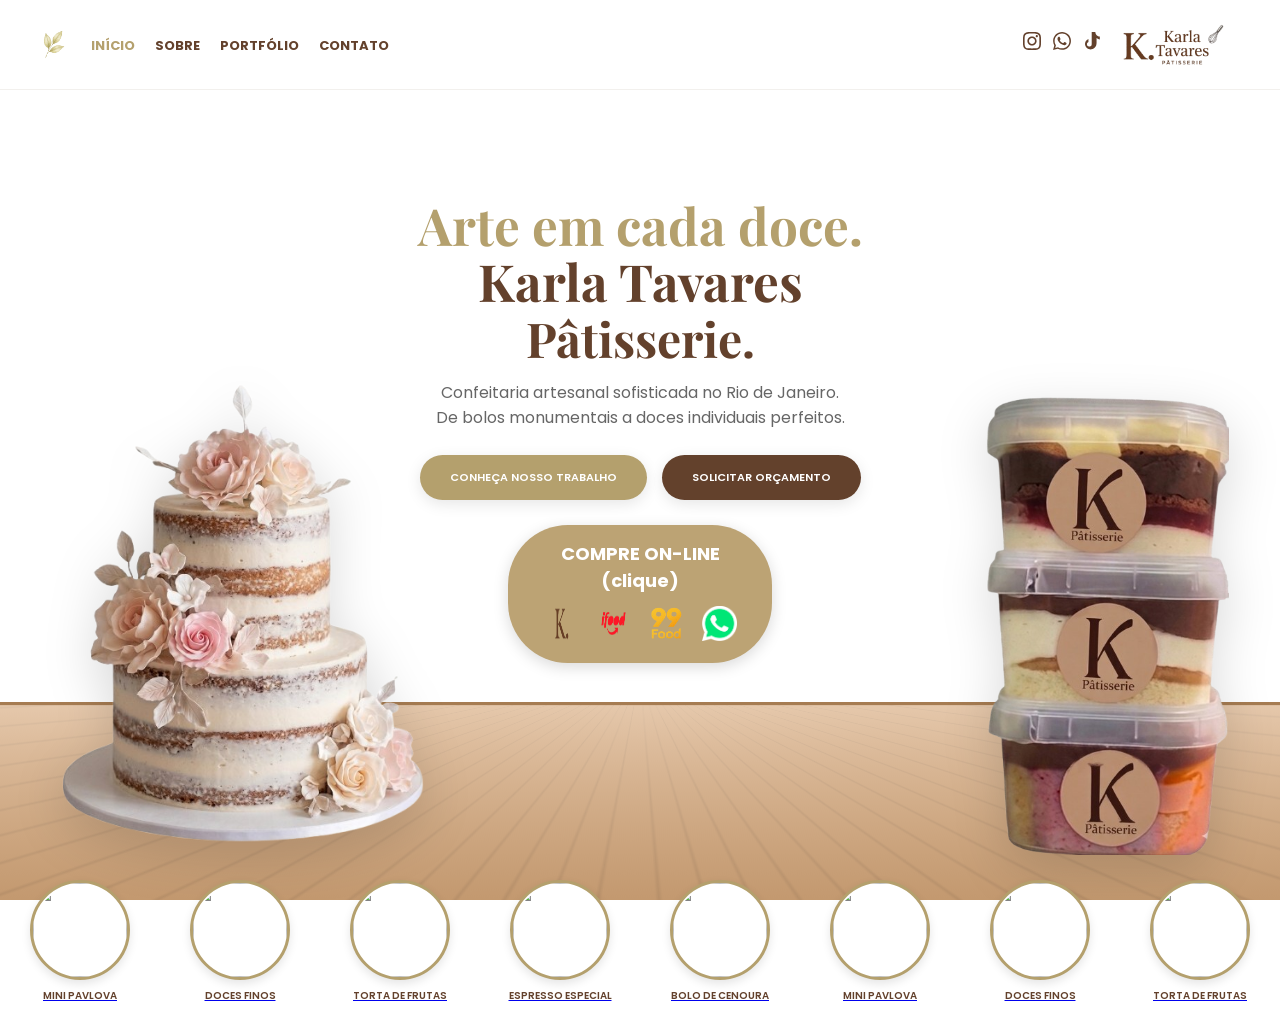
==== index.html @ d7adcb3e "Update index.html" ====
<!DOCTYPE html>
<html lang="pt-br">
<head>
    <meta charset="UTF-8">
    <meta name="viewport" content="width=device-width, initial-scale=1.0">

    <meta property="og:image" content="imagens/assinatura logo.png">
    <meta property="og:image:width" content="1200">
    <meta property="og:image:height" content="630">
    <meta property="og:title" content="Karla Tavares - Pâtisserie">
    <meta property="og:description" content="Comemore, delicie!">
    <meta property="og:type" content="website">

    <title>Karla Tavares Pâtisserie</title>
    <link href="https://fonts.googleapis.com/css2?family=Playfair+Display:wght@700&family=Poppins:wght@300;400;600;700&display=swap" rel="stylesheet">
    <link rel="stylesheet" href="css/index.css">
</head>
<body>

    <header>
        <div class="header-container">
            <div class="header-left">
                <img src="imagens/Folha logo.png" alt="Folha" class="folha-img">
                <button class="menu-toggle" id="mobile-menu">
                    <span></span><span></span><span></span>
                </button>
                <nav class="nav-menu" id="nav-list">
                    <ul>
                        <li><a href="index.html" class="active">Início</a></li>
                        <li><a href="sobre.html">Sobre</a></li>
                        <li><a href="portfolio.html">Portfólio</a></li>
                        <li><a href="contato.html">Contato</a></li>
                    </ul>
                </nav>
            </div>
            
            <div class="header-right">
                <div class="social-wrapper">
                    <div class="social-links">
                        <a href="https://www.instagram.com/kpatisseriee/" target="_blank"><svg viewBox="0 0 24 24"><path d="M12 2.163c3.204 0 3.584.012 4.85.07 3.252.148 4.771 1.691 4.919 4.919.058 1.265.069 1.645.069 4.849 0 3.205-.012 3.584-.069 4.849-.149 3.225-1.664 4.771-4.919 4.919-1.266.058-1.644.07-4.85.07-3.204 0-3.584-.012-4.849-.07-3.26-.149-4.771-1.699-4.919-4.92-.058-1.265-.07-1.644-.07-4.849 0-3.204.013-3.583.07-4.849.149-3.227 1.664-4.771 4.919-4.919 1.266-.057 1.645-.069 4.849-.069zm0-2.163c-3.259 0-3.667.014-4.947.072-4.358.2-6.78 2.618-6.98 6.98-.059 1.281-.073 1.689-.073 4.948 0 3.259.014 3.668.072 4.948.2 4.358 2.618 6.78 6.98 6.98 1.281.058 1.689.072 4.948.072 3.259 0 3.668-.014 4.948-.072 4.354-.2 6.782-2.618 6.979-6.98.059-1.28.073-1.689.073-4.948 0-3.259-.014-3.667-.072-4.947-.196-4.354-2.617-6.78-6.979-6.98-1.281-.059-1.69-.073-4.949-.073zm0 5.838c-3.403 0-6.162 2.759-6.162 6.162s2.759 6.163 6.162 6.163 6.162-2.759 6.162-6.163c0-3.403-2.759-6.162-6.162-6.162zm0 10.162c-2.209 0-4-1.79-4-4 0-2.209 1.791-4 4-4s4 1.791 4 4c0 2.21-1.791 4-4 4zm6.406-11.845c-.796 0-1.441.645-1.441 1.44s.645 1.44 1.441 1.44c.795 0 1.439-.645 1.439-1.44s-.644-1.44-1.439-1.44z"/></svg></a>
                        <a href="https://api.whatsapp.com/send?phone=5521995805279" target="_blank"><svg viewBox="0 0 24 24"><path d="M.057 24l1.687-6.163c-1.041-1.804-1.588-3.849-1.587-5.946.003-6.556 5.338-11.891 11.893-11.891 3.181.001 6.167 1.24 8.413 3.488 2.245 2.248 3.481 5.236 3.48 8.414-.003 6.557-5.338 11.892-11.893 11.892-1.99-.001-3.951-.5-5.688-1.448l-6.305 1.654zm6.597-3.807c1.676.995 3.276 1.591 5.392 1.592 5.448 0 9.886-4.434 9.889-9.885.002-5.462-4.415-9.89-9.881-9.892-5.452 0-9.887 4.434-9.889 9.884-.001 2.225.651 3.891 1.746 5.634l-.999 3.648 3.742-.981zm11.387-5.464c-.074-.124-.272-.198-.57-.347-.297-.149-1.758-.868-2.031-.967-.272-.099-.47-.149-.669.149-.198.297-.768.967-.941 1.165-.173.198-.347.223-.644.074-.297-.149-1.255-.462-2.39-1.475-.883-.788-1.48-1.761-1.653-2.059-.173-.297-.018-.458.13-.606.134-.133.297-.347.446-.521.151-.172.2-.296.3-.495.099-.198.05-.372-.025-.521-.075-.148-.669-1.611-.916-2.206-.242-.579-.487-.501-.669-.51l-.57-.01c-.198 0-.52.074-.792.372s-1.04 1.016-1.04 2.479 1.065 2.876 1.213 3.074c.149.198 2.095 3.2 5.076 4.487.709.306 1.263.489 1.694.626.712.226 1.36.194 1.872.118.571-.085 1.758-.719 2.006-1.413.248-.695.248-1.29.173-1.414z"/></svg></a>
                        <a href="https://tiktok.com/@k.patisserie" target="_blank"><svg viewBox="0 0 24 24"><path d="M12.525.02c1.31-.02 2.61-.01 3.91-.02.08 1.53.63 3.09 1.75 4.17 1.12 1.11 2.7 1.62 4.24 1.79v4.03c-1.44-.11-2.85-.68-3.93-1.65-.14-.1-.28-.2-.41-.31V14.5c0 2.44-.81 4.88-2.63 6.5s-4.4 2.45-6.73 2.1c-3-.44-5.58-3.04-6-6.04-.49-3.32 1.4-6.68 4.54-7.85V13.3c-1.34.61-2.22 2.08-1.95 3.55.23 1.25 1.32 2.27 2.58 2.44 1.28.18 2.65-.35 3.33-1.44.27-.44.38-.95.38-1.46V0z"/></svg></a>
                    </div>
                    <img src="imagens/assinatura logo.png" alt="Logo" class="assinatura-img">
                </div>
            </div>
        </div>
    </header>

    <section class="hero">
        <img src="imagens/bolo capa.png" class="product left-cake" alt="Bolo">
        <div class="hero-content">
            <h1>
                <span class="titulo-dourado">Arte em cada doce.</span><br>
                <div class="nome-marca">
                    <span class="titulo-marrom">Karla Tavares</span><br>
                    <span class="titulo-marrom sub-patisserie">Pâtisserie.</span>
                </div>
            </h1>
            <p class="hero-desc">Confeitaria artesanal sofisticada no Rio de Janeiro.<br>De bolos monumentais a doces individuais perfeitos.</p>
            <div class="cta-group">
                <a href="portfolio.html" class="btn-cta cta-gold">CONHEÇA NOSSO TRABALHO</a>
                <a href="contato.html" target="_blank" class="btn-cta cta-brown">SOLICITAR ORÇAMENTO</a>
            </div>

            <div class="cta-group">
                <div class="btn-container-gold">
                    <a href="https://link99foodoia.99app.com/dlp9/5DfZdV" target="_blank" class="text-link">
                        COMPRE ON-LINE <br>(clique)
                    </a>
                    <div class="cta-icons-inside">
                        <a href="https://link99foodoia.99app.com/dlp9/5DfZdV" target="_blank"><img src="imagens/app_web_logo_K.png" alt="Logo" class="pulse-icon"></a>
                        <a href="https://www.ifood.com.br/delivery/rio-de-janeiro-rj/karla-tavares-patisserie-santo-cristo/d6277393-b168-4108-9d42-055485d9e7b4" target="_blank"><img src="imagens/ifood.png" alt="iFood" class="pulse-icon"></a>
                        <a href="#" target="_blank"><img src="imagens/99food.png" alt="99Food" class="pulse-icon"></a>
                        <a href="https://wa.me/5521995805279" target="_blank"><img src="imagens/whatsapp.png" alt="WhatsApp" class="pulse-icon"></a>
                    </div>
                </div>
            </div>
        </div>

        <img src="imagens/potes.png" class="product right-jars" alt="Potes">
        <div class="wood-table"></div>
    </section>

    <section class="product-carousel">
        <div class="carousel-track">
            <a href="portfolio.html" class="carousel-item">
                <div class="circle-img"><img src="imagens/produto1.png"></div><span>Mini Pavlova</span>
            </a>
            <a href="portfolio.html" class="carousel-item">
                <div class="circle-img"><img src="imagens/produto2.png"></div><span>Doces Finos</span>
            </a>
            <a href="portfolio.html" class="carousel-item">
                <div class="circle-img"><img src="imagens/produto3.png"></div><span>Torta de Frutas</span>
            </a>
            <a href="portfolio.html" class="carousel-item">
                <div class="circle-img"><img src="imagens/produto4.png"></div><span>Espresso Especial</span>
            </a>
            <a href="portfolio.html" class="carousel-item">
                <div class="circle-img"><img src="imagens/produto5.png"></div><span>Bolo de Cenoura</span>
            </a>
            <a href="portfolio.html" class="carousel-item">
                <div class="circle-img"><img src="imagens/produto1.png"></div><span>Mini Pavlova</span>
            </a>
            <a href="portfolio.html" class="carousel-item">
                <div class="circle-img"><img src="imagens/produto2.png"></div><span>Doces Finos</span>
            </a>
            <a href="portfolio.html" class="carousel-item">
                <div class="circle-img"><img src="imagens/produto3.png"></div><span>Torta de Frutas</span>
            </a>
            <a href="portfolio.html" class="carousel-item">
                <div class="circle-img"><img src="imagens/produto4.png"></div><span>Espresso Especial</span>
            </a>
            <a href="portfolio.html" class="carousel-item">
                <div class="circle-img"><img src="imagens/produto5.png"></div><span>Bolo de Cenoura</span>
            </a>
        </div>
    </section>

    <script src="js/clickfora_menu_sanduiche.js"></script>
</body>
</html>
---- css/index.css ----
/* =========================================
   1. CONFIGURAÇÕES BASE
   ========================================= */
:root {
    --marrom-logo: #63412c;
    --dourado-folha: #b4a06d;
    --branco: #ffffff;
    --madeira-mel: #d4a373;
}

* { margin: 0; padding: 0; box-sizing: border-box; }

html, body { 
    width: 100%;
    max-width: 100vw;
    overflow-x: hidden; 
    background-color: var(--branco); 
    font-family: 'Poppins', sans-serif; 
    color: #666;
}

/* =========================================
   2. HEADER
   ========================================= */
header {
    background: var(--branco);
    width: 100%; height: 90px;
    border-bottom: 1px solid #f2f0ed;
    display: flex; align-items: center;
    position: sticky; top: 0; z-index: 1000;
}

.header-container {
    width: 94%; margin: 0 auto;
    display: flex; justify-content: space-between; align-items: center;
}

.header-left { display: flex; align-items: center; gap: 20px; }
.folha-img { height: 35px !important; width: auto; }

.nav-menu ul { display: flex; list-style: none; gap: 20px; }
.nav-menu ul li a {
    text-decoration: none; font-size: 13px; text-transform: uppercase;
    color: var(--marrom-logo); font-weight: 700;
}
.nav-menu ul li a.active { color: var(--dourado-folha); }

.social-wrapper { display: flex; align-items: center; gap: 15px; }
.social-links { display: flex; gap: 12px; }
.social-links svg { fill: var(--marrom-logo); width: 18px; height: 18px; }
.assinatura-img { height: 50px !important; width: auto; }

/* =========================================
   3. HERO SECTION
   ========================================= */
.hero {
    min-height: calc(100vh - 90px);
    display: flex; flex-direction: column;
    align-items: center; justify-content: center;
    position: relative; perspective: 1500px;
    overflow: hidden;
}

.hero-content {
    position: relative; z-index: 50; text-align: center;
    width: 90%; max-width: 600px;
    margin-top: -130px; 
}

.hero-content h1 { font-family: 'Playfair Display', serif; font-size: 3.2rem; line-height: 1.1; margin-bottom: 15px; color: var(--marrom-logo); }
.titulo-dourado { color: var(--dourado-folha); }
.titulo-marrom { color: var(--marrom-logo); font-weight: 700; }
.nome-marca { display: inline-block; text-align: center; }
.sub-patisserie { font-size: 3rem; }

.cta-group { display: flex; gap: 15px; justify-content: center; margin-top: 25px; }
.btn-cta {
    padding: 14px 30px; text-decoration: none; border-radius: 50px;
    font-weight: 600; text-transform: uppercase; font-size: 11px; color: white;
    box-shadow: 0 4px 15px rgba(0,0,0,0.1);
}
.cta-gold { background: var(--dourado-folha); }
.cta-brown { background: var(--marrom-logo); }

/* BOTÃO COMPRE ONLINE */
.btn-container-gold {
    display: inline-flex;
    flex-direction: column;
    align-items: center;
    background-color: #bca374; 
    padding: 15px 35px;
    border-radius: 60px;
    box-shadow: 0px 4px 15px rgba(0,0,0,0.15);
}

.text-link {
    color: white !important;
    text-decoration: none !important;
    font-weight: bold;
    font-size: 18px;
    margin-bottom: 12px;
}

.cta-icons-inside { display: flex; gap: 18px; }
.pulse-icon {
    width: 35px; height: 35px;
    animation: pulsar 2s ease-in-out infinite;
}

@keyframes pulsar {
    0%, 100% { transform: scale(1); }
    50% { transform: scale(1.15); }
}

/* =========================================
   4. PRODUTOS E MESA
   ========================================= */
.product { 
    position: absolute; z-index: 60; 
    filter: drop-shadow(0 15px 25px rgba(0,0,0,0.15)); 
    height: 480px; bottom: 45px; 
}
.left-cake { left: 4%; }
.right-jars { right: 4%; }

.wood-table {
    position: absolute; 
    bottom: -150px; 
    width: 200%; height: 500px;
    left: -50%;
    background: linear-gradient(to bottom, rgba(255,255,255,0.4) 0%, rgba(0,0,0,0.1) 100%),
                repeating-conic-gradient(from 180deg at 50% -100px, transparent 0%, transparent 1%, rgba(74, 55, 40, 0.1) 1.1%, transparent 1.2%),
                var(--madeira-mel);
    transform: rotateX(75deg); z-index: 10; border-top: 10px solid #a67c52;
}

/* =========================================
   5. CARROSSEL DE PRODUTOS
   ========================================= */
.product-carousel {
    width: 100%;
    overflow: hidden;
    position: relative;
    z-index: 5; 
    padding: 20px 0;
    margin-top: -40px; 
}

.carousel-track {
    display: flex;
    width: fit-content;
    animation: scroll 30s linear infinite;
}

.carousel-item {
    display: flex;
    flex-direction: column;
    align-items: center;
    flex-shrink: 0;
    width: 12.5vw; 
    padding: 0 10px;
}

.circle-img {
    width: 100px;
    height: 100px;
    border-radius: 50%;
    overflow: hidden;
    border: 3px solid var(--dourado-folha);
    box-shadow: 0 4px 10px rgba(0,0,0,0.1);
    background: white;
}

.circle-img img { width: 100%; height: 100%; object-fit: cover; }

.carousel-item span {
    font-size: 10px;
    font-weight: 600;
    color: var(--marrom-logo);
    text-transform: uppercase;
    text-align: center;
    margin-top: 8px;
}

@keyframes scroll {
    0% { transform: translateX(0); }
    100% { transform: translateX(-50%); }
}

.product-carousel:hover .carousel-track { animation-play-state: paused; }

/* =========================================
   6. RESPONSIVIDADE
   ========================================= */
.menu-toggle { 
    display: none; flex-direction: column; gap: 4px; 
    background: none; border: none; cursor: pointer;
}
.menu-toggle span { width: 22px; height: 3px; background: var(--marrom-logo); }

/* TABLETS E IPADS - EXIBIR 6 ITENS */
@media (min-width: 768px) and (max-width: 1024px) {
    .hero { padding-bottom: 400px; }
    .product { height: 350px !important; bottom: 100px !important; }
    .wood-table { bottom: -80px !important; }

    .carousel-item {
        width: 16.66vw; 
    }
    .circle-img { width: 80px; height: 80px; }
}

/* CELULARES - CORREÇÃO DE CENTRALIZAÇÃO DO MENU */
@media (max-width: 767px) {
    .menu-toggle { display: flex; }
    
    .nav-menu {
        display: none; 
        position: absolute; 
        top: 90px; 
        left: 0; 
        width: 100%; 
        background: white; 
        padding: 30px; 
        z-index: 2000;
        text-align: center; /* CENTRALIZA O TEXTO */
        border-bottom: 1px solid #f2f0ed;
    }
    
    .nav-menu.active { display: block; }
    
    .nav-menu ul { 
        flex-direction: column; 
        align-items: center; /* CENTRALIZA A LISTA */
        justify-content: center;
        gap: 20px; 
        padding: 0;
    }

    .hero { height: auto; min-height: 100vh; padding-top: 20px; padding-bottom: 300px; }
    .hero-content { margin-top: 0; }
    .hero-content h1 { font-size: 2rem; }
    .sub-patisserie { font-size: 1.8rem; }
    .cta-group { flex-direction: column; align-items: center; }

    .product { height: 200px; bottom: 100px; }
    .wood-table { height: 380px; bottom: -100px; }

    .product-carousel { margin-top: 0; }
    .carousel-item {
        width: 33.33vw; 
    }
    .circle-img { width: 70px; height: 70px; }
}
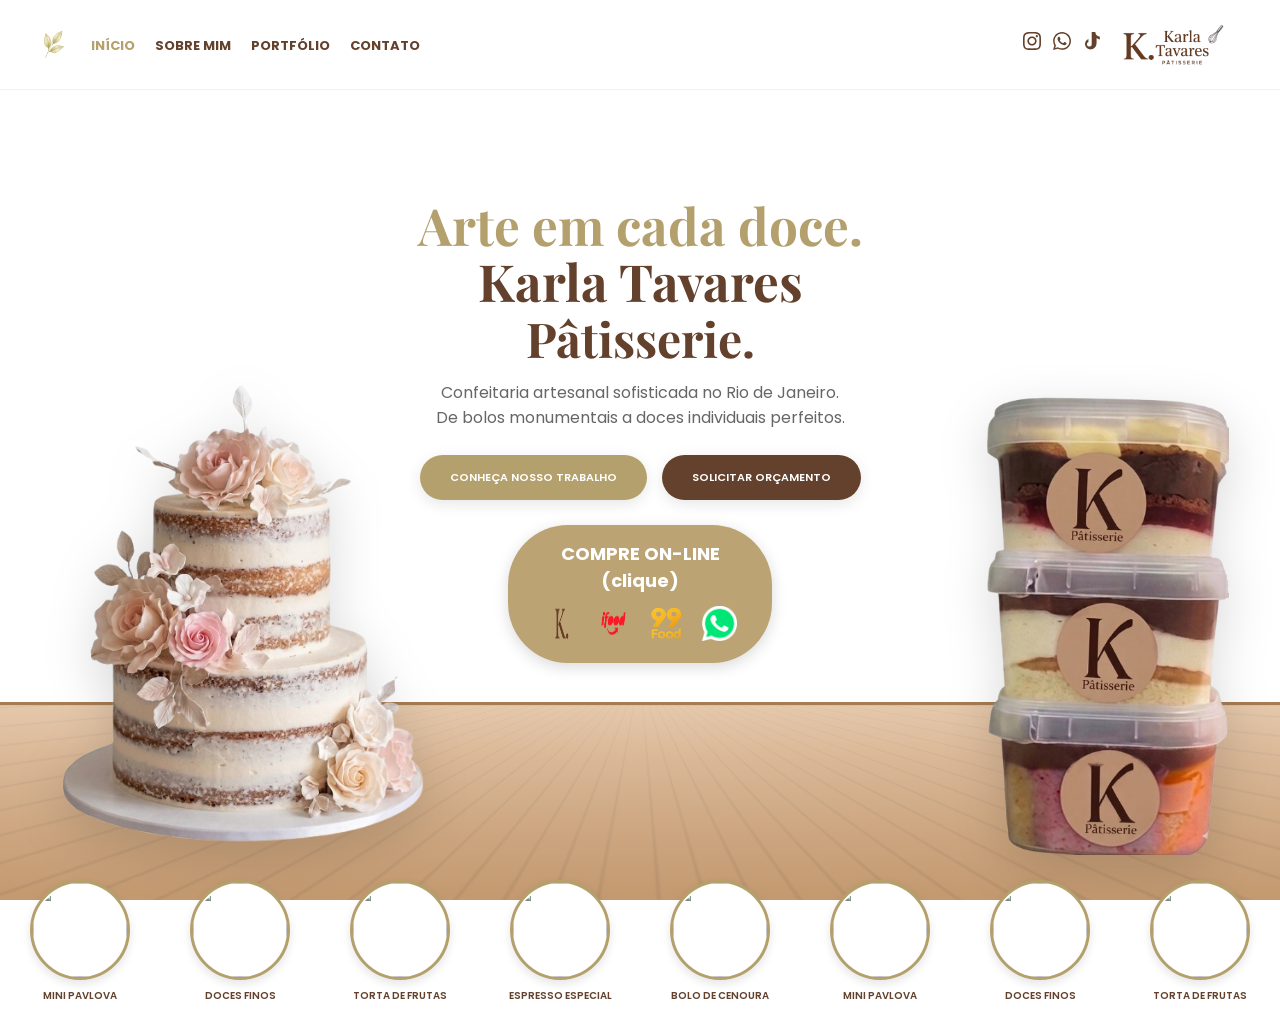
==== commit 9549103b: "Update index.html" ====
--- a/index.html
+++ b/index.html
@@ -27,7 +27,7 @@
                 <nav class="nav-menu" id="nav-list">
                     <ul>
                         <li><a href="index.html" class="active">Início</a></li>
-                        <li><a href="sobre.html">Sobre</a></li>
+                        <li><a href="sobre.html">Sobre mim</a></li>
                         <li><a href="portfolio.html">Portfólio</a></li>
                         <li><a href="contato.html">Contato</a></li>
                     </ul>
--- a/css/index.css
+++ b/css/index.css
@@ -51,7 +51,7 @@
 .assinatura-img { height: 50px !important; width: auto; }
 
 /* =========================================
-   3. HERO SECTION
+   3. HERO SECTION (CORREÇÃO DE SOBREPOSIÇÃO)
    ========================================= */
 .hero {
     min-height: calc(100vh - 90px);
@@ -64,7 +64,7 @@
 .hero-content {
     position: relative; z-index: 50; text-align: center;
     width: 90%; max-width: 600px;
-    margin-top: -130px; 
+    margin-top: -130px; /* Ajuste Desktop */
 }
 
 .hero-content h1 { font-family: 'Playfair Display', serif; font-size: 3.2rem; line-height: 1.1; margin-bottom: 15px; color: var(--marrom-logo); }
@@ -159,6 +159,7 @@
     flex-shrink: 0;
     width: 12.5vw; 
     padding: 0 10px;
+    text-decoration: none; /* Corrigido: remove underline do link */
 }
 
 .circle-img {
@@ -190,7 +191,7 @@
 .product-carousel:hover .carousel-track { animation-play-state: paused; }
 
 /* =========================================
-   6. RESPONSIVIDADE
+   6. RESPONSIVIDADE (TRAVAS E CORREÇÕES)
    ========================================= */
 .menu-toggle { 
     display: none; flex-direction: column; gap: 4px; 
@@ -198,46 +199,41 @@
 }
 .menu-toggle span { width: 22px; height: 3px; background: var(--marrom-logo); }
 
-/* TABLETS E IPADS - EXIBIR 6 ITENS */
+/* TABLETS E IPADS - 6 ITENS */
 @media (min-width: 768px) and (max-width: 1024px) {
-    .hero { padding-bottom: 400px; }
+    .hero { 
+        padding-top: 50px; /* Garante visibilidade do título */
+        padding-bottom: 400px; 
+    }
+    .hero-content { margin-top: 0; } /* Remove margin negativa em tablets */
+    
     .product { height: 350px !important; bottom: 100px !important; }
     .wood-table { bottom: -80px !important; }
 
-    .carousel-item {
-        width: 16.66vw; 
-    }
+    .carousel-item { width: 16.66vw; }
     .circle-img { width: 80px; height: 80px; }
 }
 
-/* CELULARES - CORREÇÃO DE CENTRALIZAÇÃO DO MENU */
+/* CELULARES - 3 ITENS E CENTRALIZAÇÃO */
 @media (max-width: 767px) {
     .menu-toggle { display: flex; }
     
     .nav-menu {
-        display: none; 
-        position: absolute; 
-        top: 90px; 
-        left: 0; 
-        width: 100%; 
-        background: white; 
-        padding: 30px; 
-        z-index: 2000;
-        text-align: center; /* CENTRALIZA O TEXTO */
+        display: none; position: absolute; top: 90px; left: 0; 
+        width: 100%; background: white; padding: 30px; 
+        z-index: 2000; text-align: center;
         border-bottom: 1px solid #f2f0ed;
     }
     
     .nav-menu.active { display: block; }
-    
-    .nav-menu ul { 
-        flex-direction: column; 
-        align-items: center; /* CENTRALIZA A LISTA */
-        justify-content: center;
-        gap: 20px; 
-        padding: 0;
+    .nav-menu ul { flex-direction: column; align-items: center; justify-content: center; gap: 20px; padding: 0; }
+
+    .hero { 
+        height: auto; 
+        min-height: 100vh; 
+        padding-top: 40px; /* Garante visibilidade do título no celular */
+        padding-bottom: 300px; 
     }
-
-    .hero { height: auto; min-height: 100vh; padding-top: 20px; padding-bottom: 300px; }
     .hero-content { margin-top: 0; }
     .hero-content h1 { font-size: 2rem; }
     .sub-patisserie { font-size: 1.8rem; }
@@ -247,8 +243,6 @@
     .wood-table { height: 380px; bottom: -100px; }
 
     .product-carousel { margin-top: 0; }
-    .carousel-item {
-        width: 33.33vw; 
-    }
+    .carousel-item { width: 33.33vw; }
     .circle-img { width: 70px; height: 70px; }
 }
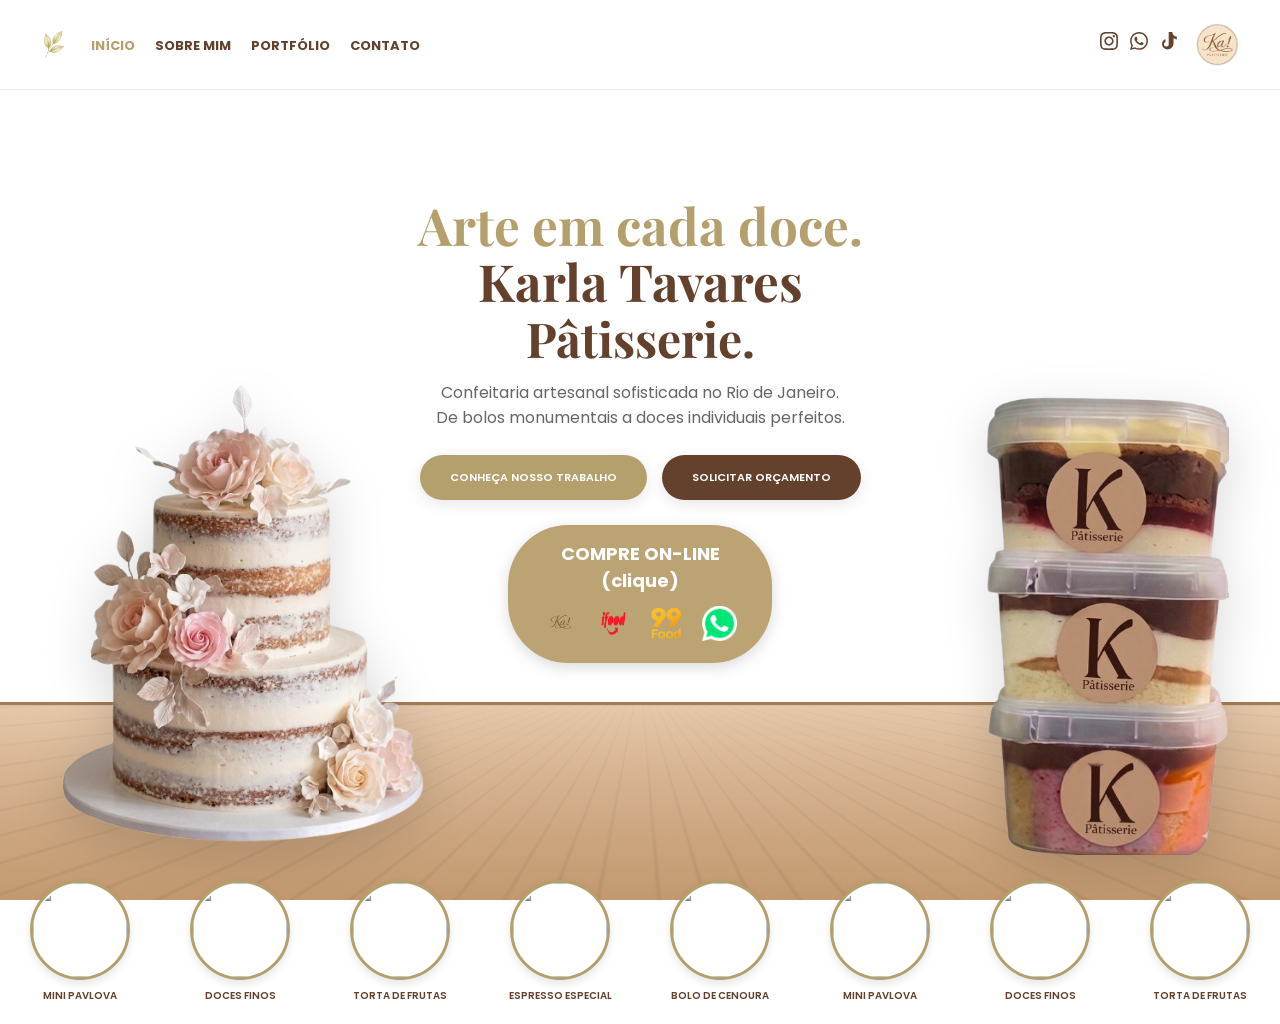
==== commit 08831384: "Update index.html" ====
--- a/index.html
+++ b/index.html
@@ -46,7 +46,6 @@
             </div>
         </div>
     </header>
-
     <section class="hero">
         <img src="imagens/bolo capa.png" class="product left-cake" alt="Bolo">
         <div class="hero-content">
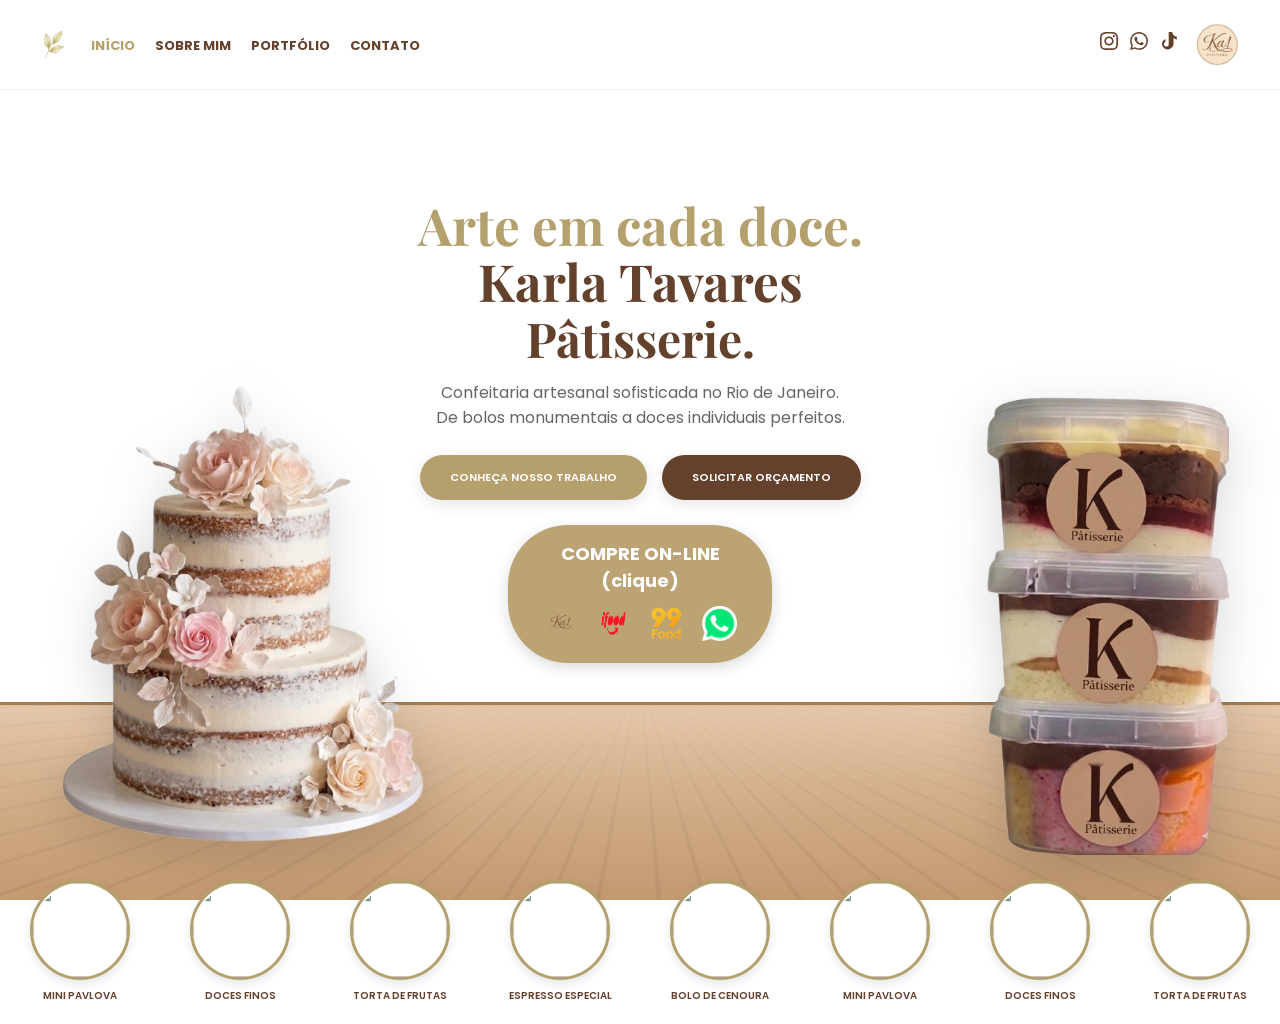
==== commit 85908ea4: "Update index.html" ====
--- a/index.html
+++ b/index.html
@@ -27,7 +27,7 @@
                 <nav class="nav-menu" id="nav-list">
                     <ul>
                         <li><a href="index.html" class="active">Início</a></li>
-                        <li><a href="sobre.html">Sobre mim</a></li>
+                        <li><a href="sobre mim.html">Sobre mim</a></li>
                         <li><a href="portfolio.html">Portfólio</a></li>
                         <li><a href="contato.html">Contato</a></li>
                     </ul>
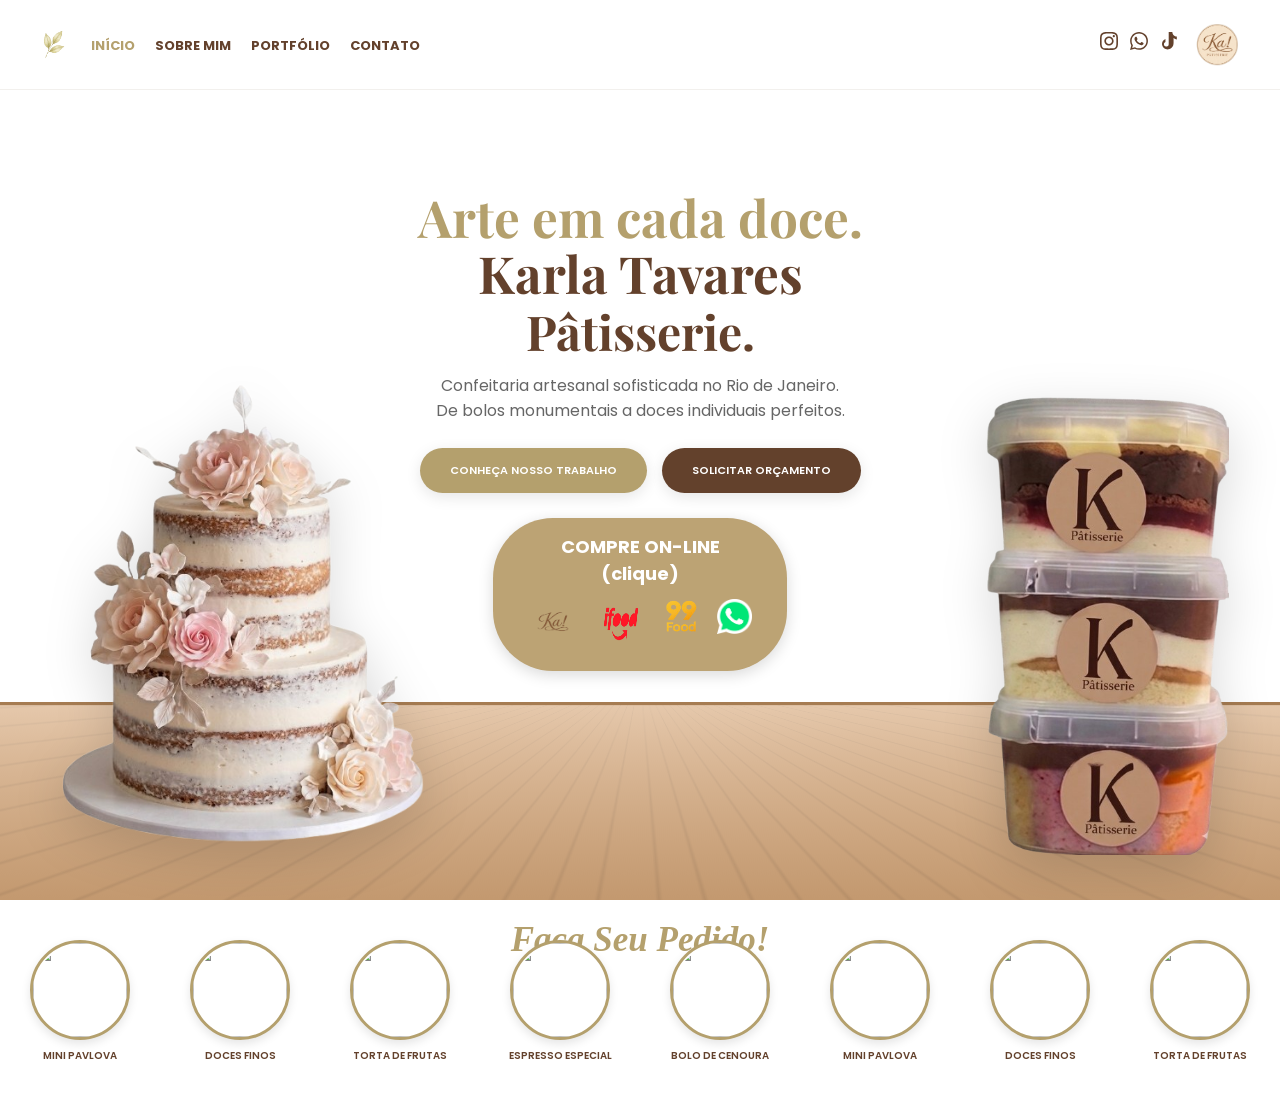
==== commit 2d718b78: "Update index.html" ====
--- a/index.html
+++ b/index.html
@@ -27,7 +27,7 @@
                 <nav class="nav-menu" id="nav-list">
                     <ul>
                         <li><a href="index.html" class="active">Início</a></li>
-                        <li><a href="sobre mim.html">Sobre mim</a></li>
+                        <li><a href="sobremim.html">Sobre mim</a></li>
                         <li><a href="portfolio.html">Portfólio</a></li>
                         <li><a href="contato.html">Contato</a></li>
                     </ul>
@@ -81,6 +81,19 @@
         <div class="wood-table"></div>
     </section>
 
+<div style="text-align: center; margin: 20px 0;">
+    <a href="COLOQUE_O_LINK_AQUI" style="text-decoration: none;">
+        <span style="
+            font-family: 'Playfair Display', serif; 
+            font-size: 35px; 
+            font-style: italic; 
+            color: #b4a06d; 
+            font-weight: 700;
+        ">
+            Faça Seu Pedido!<br>
+        </span>
+    
+
     <section class="product-carousel">
         <div class="carousel-track">
             <a href="portfolio.html" class="carousel-item">
--- a/css/index.css
+++ b/css/index.css
@@ -103,13 +103,25 @@
 
 .cta-icons-inside { display: flex; gap: 18px; }
 .pulse-icon {
-    width: 35px; height: 35px;
+    width: 35px; 
+    height: 35px;
     animation: pulsar 2s ease-in-out infinite;
 }
+
 
 @keyframes pulsar {
     0%, 100% { transform: scale(1); }
     50% { transform: scale(1.15); }
+}
+
+
+/* Ajuste específico para o ícone do iFood e do Ka! 
+   Como eles não têm respiro na arte, 30px neles parece maior que 30px no Whats.
+   Isso equaliza a percepção visual: */
+.cta-icons-inside a:nth-child(1) .pulse-icon,
+.cta-icons-inside a:nth-child(2) .pulse-icon {
+    width: 50px !important; 
+    height: 50px !important;
 }
 
 /* =========================================
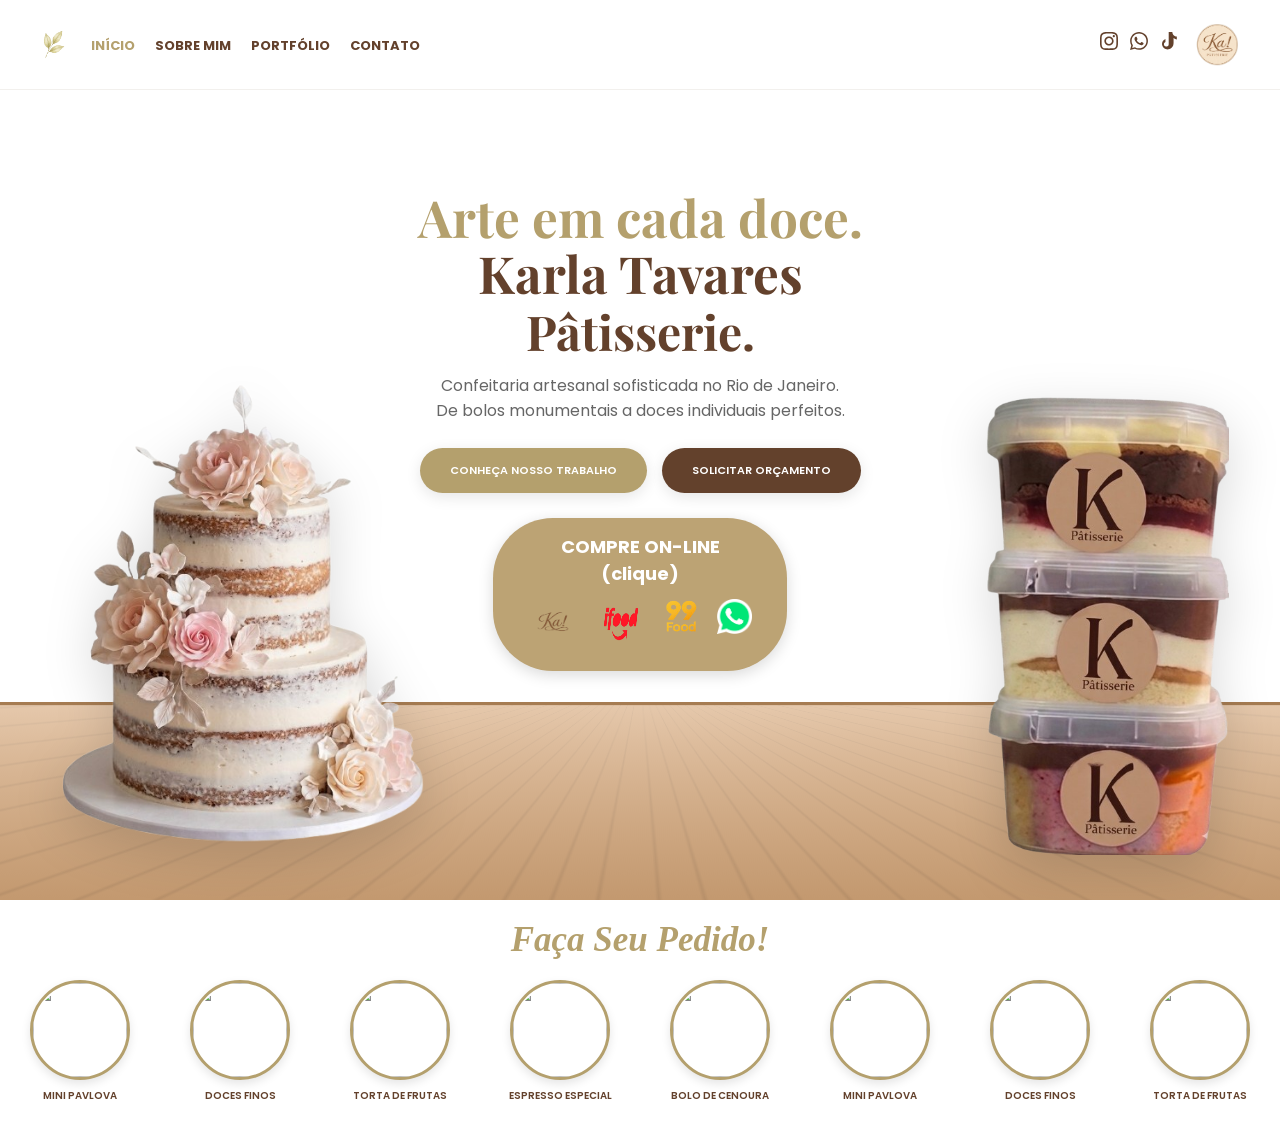
==== commit aa7f18b5: "Update index.html" ====
--- a/index.html
+++ b/index.html
@@ -90,7 +90,7 @@
             color: #b4a06d; 
             font-weight: 700;
         ">
-            Faça Seu Pedido!<br>
+            Faça Seu Pedido!<br><br>
         </span>
     
 
